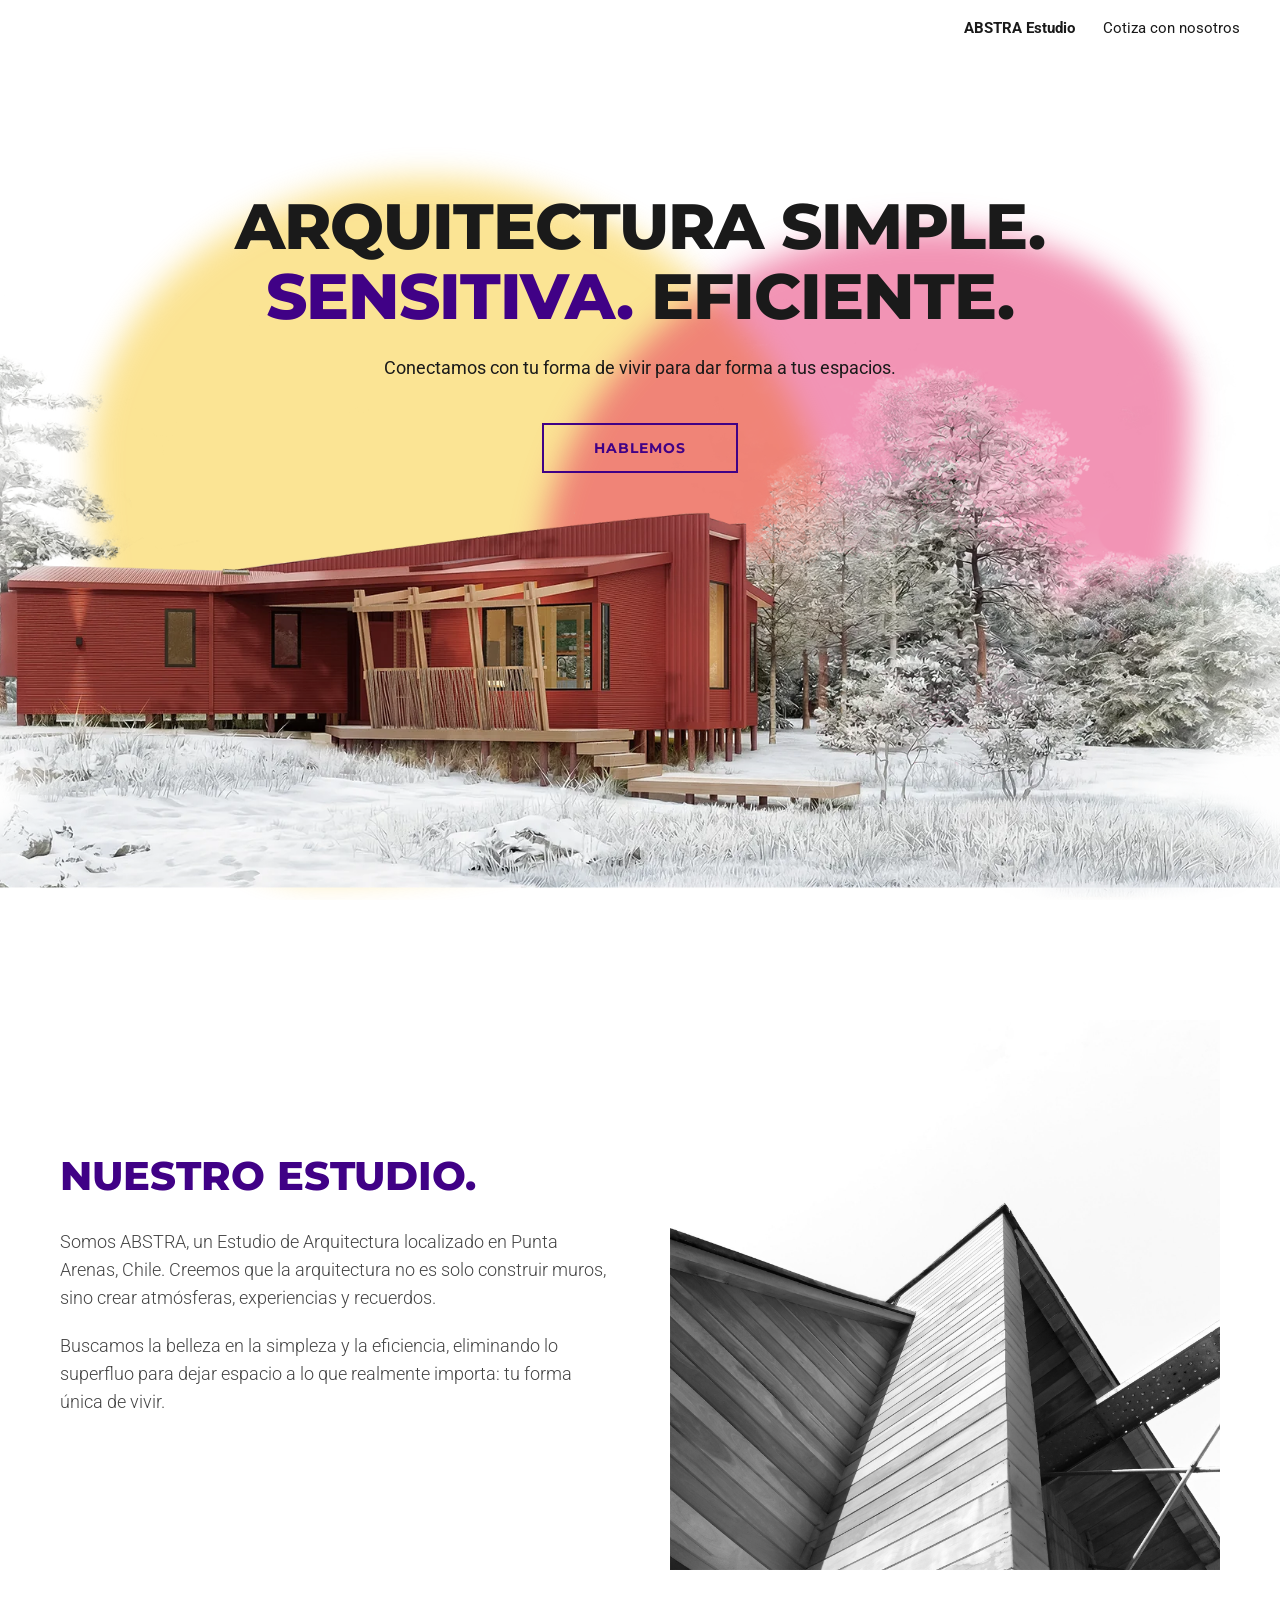
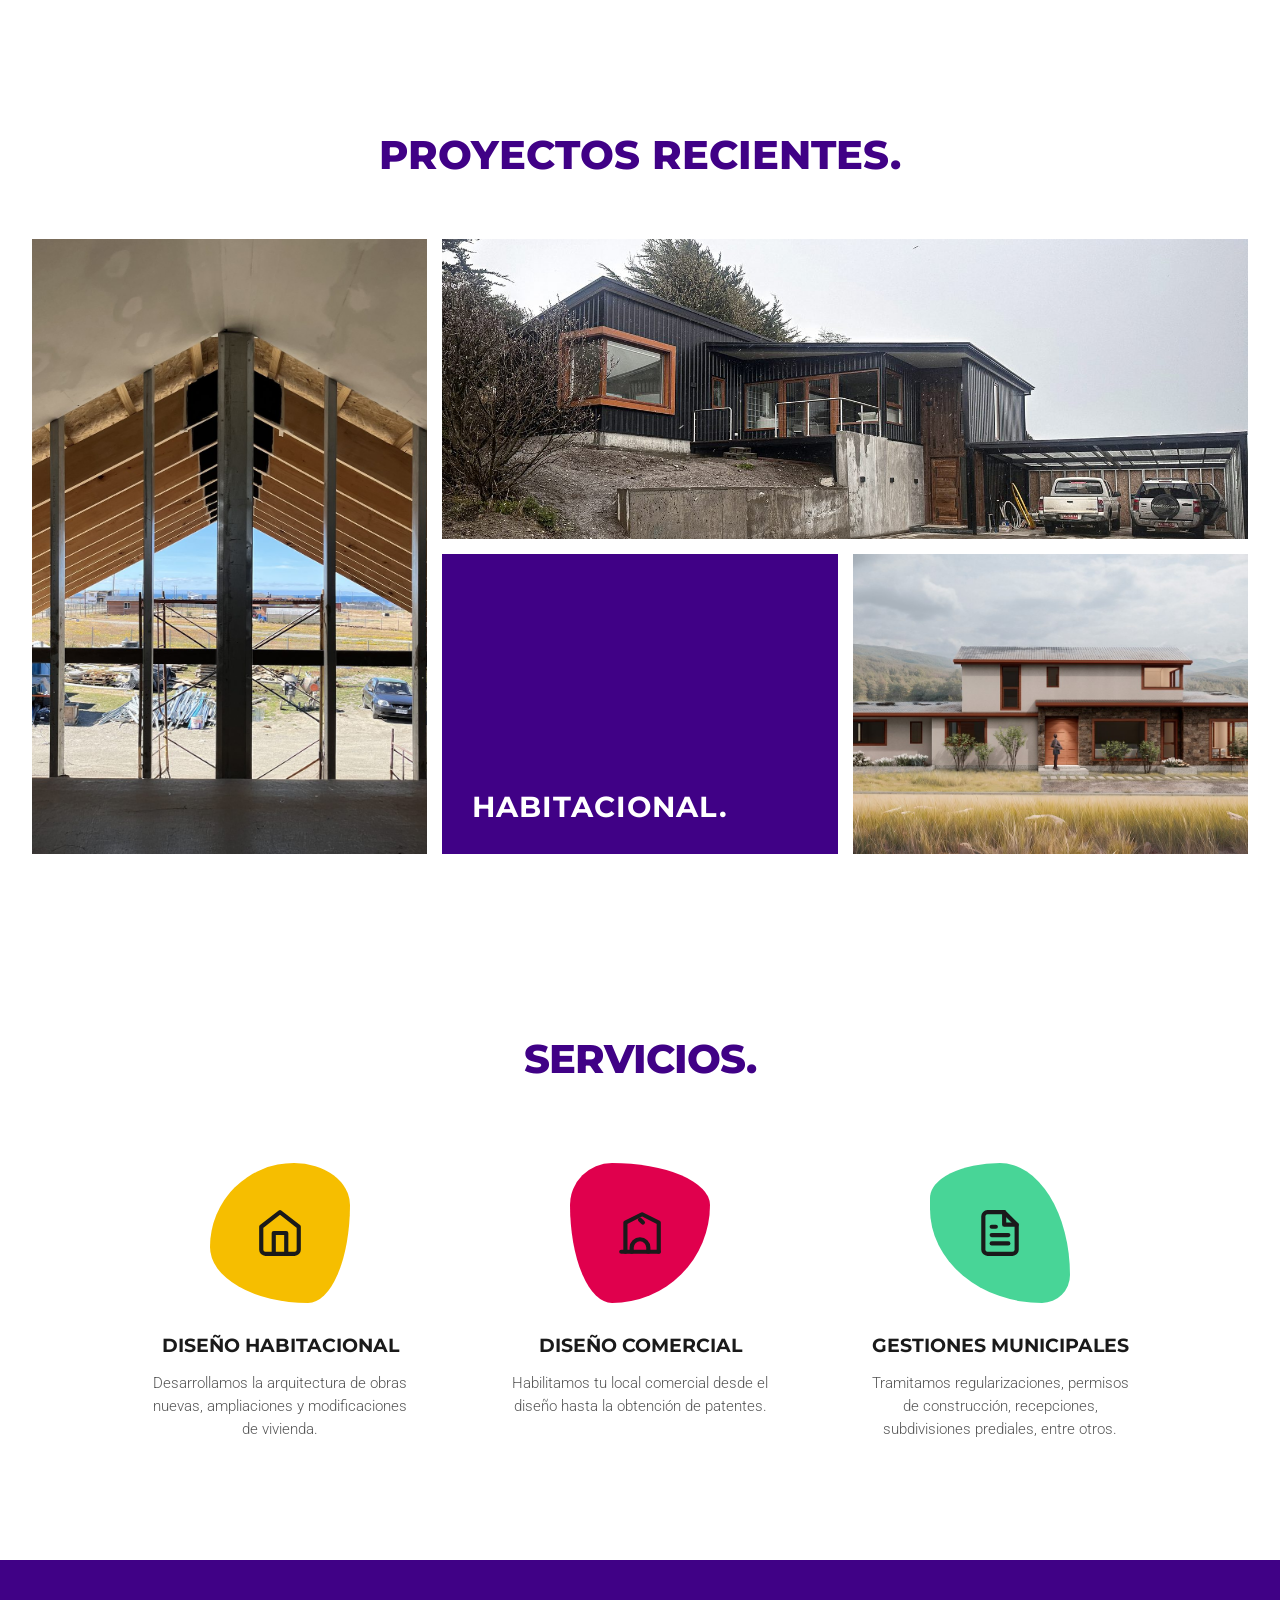
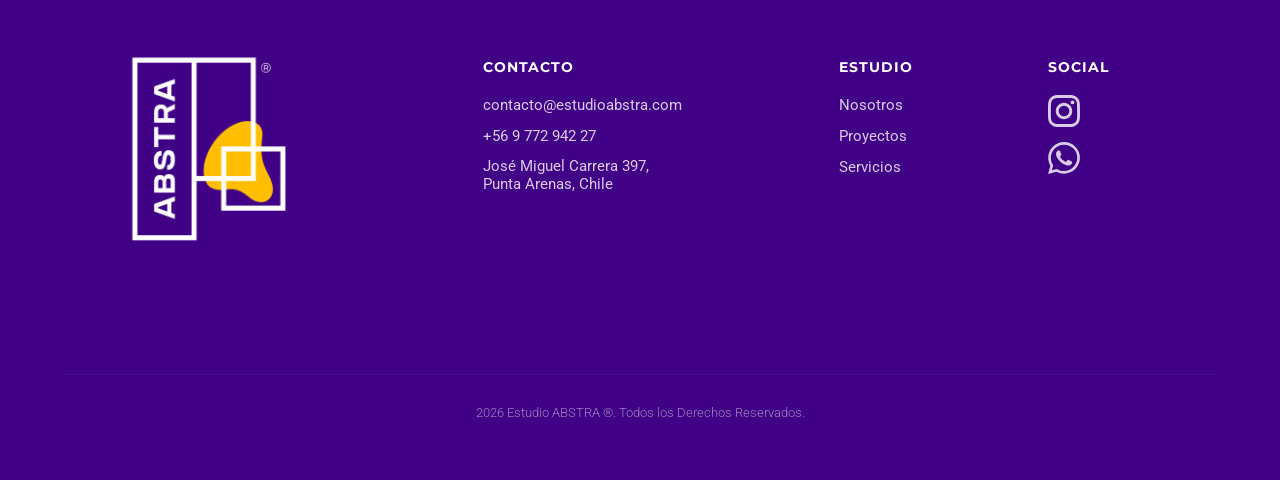
==== index.html @ 8d6d4367 "Add files via upload" ====
<!DOCTYPE html>
<html lang="es">
<head>
<meta charset="UTF-8">
<meta name="viewport" content="width=device-width, initial-scale=1.0">
<title>ABSTRA Estudio | Arquitectura en Punta Arenas</title>
<meta name="description" content="Estudio de Arquitectura en Punta Arenas, Chile. Arquitectura simple, sensitiva y eficiente: diseño habitacional, diseño comercial y gestiones municipales.">
<meta property="og:title" content="ABSTRA Estudio | Arquitectura en Punta Arenas">
<meta property="og:description" content="Conectamos con tu forma de vivir para dar forma a tus espacios.">
<meta property="og:image" content="https://arquitectura.estudioabstra.com/imagenes/casa-altiare.jpg">
<meta property="og:type" content="website">
<meta name="theme-color" content="#400186">
<link rel="icon" type="image/png" href="imagenes/favicon.png">
<link rel="apple-touch-icon" href="imagenes/apple-touch-icon.png">
<link rel="preload" as="image" href="imagenes/portada-land-page.webp">
<link rel="preconnect" href="https://fonts.googleapis.com">
<link rel="preconnect" href="https://fonts.gstatic.com" crossorigin>
<link href="https://fonts.googleapis.com/css2?family=Montserrat:wght@700;800&family=Roboto:wght@300;400;500;700&display=swap" rel="stylesheet">
<link rel="stylesheet" href="estilos.css">
</head>
<body>

<nav class="menu">
    <a href="./" class="activo">ABSTRA Estudio</a>
    <a href="cotiza-con-nosotros/">Cotiza con nosotros</a>
</nav>

<!-- 01 HERO -->
<header class="hero-container">
    <div class="blobs-wrapper" aria-hidden="true">
        <div class="blob-motion motion-1"><div class="blob-visual visual-yellow"></div></div>
        <div class="blob-motion motion-2"><div class="blob-visual visual-magenta"></div></div>
    </div>
    <div class="hero-bg-image" role="img" aria-label="Casa roja en la nieve rodeada de árboles"></div>
    <div class="hero-content">
        <h1>ARQUITECTURA SIMPLE.<br><span class="text-purple">SENSITIVA.</span> EFICIENTE.</h1>
        <p>Conectamos con tu forma de vivir para dar forma a tus espacios.</p>
        <a href="cotiza-con-nosotros/" class="btn-hablemos">Hablemos</a>
    </div>
</header>

<main>
<!-- 02 MANIFIESTO -->
<section class="studio-section" id="estudio">
    <div class="studio-grid">
        <div class="studio-text">
            <h2>Nuestro estudio.</h2>
            <p>Somos ABSTRA, un Estudio de Arquitectura localizado en Punta Arenas, Chile. Creemos que la arquitectura no es solo construir muros, sino crear atmósferas, experiencias y recuerdos.</p>
            <p>Buscamos la belleza en la simpleza y la eficiencia, eliminando lo superfluo para dejar espacio a lo que realmente importa: tu forma única de vivir.</p>
        </div>
        <div class="studio-img-wrapper">
            <img src="imagenes/nuestroestudio.jpg" alt="Quincho Swing: detalle de fachada" class="studio-img" width="1800" height="1800" loading="lazy">
        </div>
    </div>
</section>

<!-- 03 PROYECTOS -->
<section class="projects-section" id="proyectos">
    <div class="section-header"><h2>PROYECTOS RECIENTES.</h2></div>
    <div class="carousel-container" id="gridContainer"></div>
    <div class="btn-container" id="btnMoreContainer"><a href="#proyectos-todos" class="btn-proyectos">Ver más proyectos</a></div>
</section>

<!-- 04 SERVICIOS -->
<section class="services-section" id="servicios">
    <div class="services-header"><h2>SERVICIOS.</h2></div>
    <div class="services-grid">
        <div class="service-card">
            <a href="cotiza-con-nosotros/" class="icon-static-wrapper" aria-label="Cotizar diseño habitacional"><div class="blob-floater delay-1"><div class="service-blob blob-shape-1"></div></div><svg class="service-icon" viewBox="0 0 24 24"><path d="M3 9l9-7 9 7v11a2 2 0 0 1-2 2H5a2 2 0 0 1-2-2z"></path><polyline points="9 22 9 12 15 12 15 22"></polyline></svg></a>
            <h3 class="service-title">Diseño Habitacional</h3><p class="service-desc">Desarrollamos la arquitectura de obras nuevas, ampliaciones y modificaciones de vivienda.</p>
        </div>
        <div class="service-card">
            <a href="cotiza-con-nosotros/" class="icon-static-wrapper" aria-label="Cotizar diseño comercial"><div class="blob-floater delay-2"><div class="service-blob blob-shape-2"></div></div><svg class="service-icon" viewBox="0 0 24 24"><path d="M3 21h18"/><path d="M5 21V7l8-4 8 4v14"/><path d="M8 21v-2a4 4 0 0 1 4-4v0a4 4 0 0 1 4 4v2"/><path d="M13.4 7l-1.4-1.4"/></svg></a>
            <h3 class="service-title">Diseño Comercial</h3><p class="service-desc">Habilitamos tu local comercial desde el diseño hasta la obtención de patentes.</p>
        </div>
        <div class="service-card">
            <a href="cotiza-con-nosotros/" class="icon-static-wrapper" aria-label="Cotizar gestiones municipales"><div class="blob-floater delay-3"><div class="service-blob blob-shape-3"></div></div><svg class="service-icon" viewBox="0 0 24 24"><path d="M14 2H6a2 2 0 0 0-2 2v16a2 2 0 0 0 2 2h12a2 2 0 0 0 2-2V8z"></path><polyline points="14 2 14 8 20 8"></polyline><line x1="16" y1="13" x2="8" y2="13"></line><line x1="16" y1="17" x2="8" y2="17"></line><polyline points="10 9 9 9 8 9"></polyline></svg></a>
            <h3 class="service-title">Gestiones Municipales</h3><p class="service-desc">Tramitamos regularizaciones, permisos de construcción, recepciones, subdivisiones prediales, entre otros.</p>
        </div>
    </div>
</section>
</main>

<!-- 05 FOOTER -->
<footer class="footer-section">
    <div class="footer-container">
        <div class="footer-brand"><img src="imagenes/logo-abstra-margen.png" alt="ABSTRA Estudio" class="brand-logo-img" width="600" height="600" loading="lazy"></div>
        <div class="footer-col">
            <h4>Contacto</h4>
            <ul>
                <li><a href="mailto:contacto@estudioabstra.com" class="text-link">contacto@estudioabstra.com</a></li>
                <li><a href="tel:+56977294227" class="text-link" id="linkTel">+56 9 772 942 27</a></li>
                <li><a href="https://maps.app.goo.gl/ddqUgddJWQCNjpnu8" target="_blank" rel="noopener" class="text-link">José Miguel Carrera 397,<br>Punta Arenas, Chile</a></li>
            </ul>
        </div>
        <div class="footer-col">
            <h4>Estudio</h4>
            <ul>
                <li><a href="#estudio" class="text-link">Nosotros</a></li>
                <li><a href="#proyectos" class="text-link">Proyectos</a></li>
                <li><a href="#servicios" class="text-link">Servicios</a></li>
            </ul>
        </div>
        <div class="footer-col">
            <h4>Social</h4>
            <div class="social-icons">
                <a href="https://www.instagram.com/abstra.estudio" target="_blank" rel="noopener" class="social-icon-link" aria-label="Instagram"><svg viewBox="0 0 24 24"><path d="M7.0301.084c-1.2768.0602-2.1487.264-2.911.5634-.7888.3075-1.4575.72-2.1228 1.3877-.6652.6677-1.075 1.3368-1.3802 2.127-.2954.7638-.4956 1.6365-.552 2.914-.0564 1.2775-.0689 1.6882-.0626 4.947.0062 3.2586.0206 3.6671.0825 4.9473.061 1.2765.264 2.1482.5635 2.9107.308.7889.72 1.4573 1.388 2.1228.6679.6655 1.3365 1.0743 2.1285 1.38.7632.295 1.6361.4961 2.9134.552 1.2773.056 1.6884.069 4.9462.0627 3.2578-.0062 3.668-.0207 4.9478-.0814 1.28-.0607 2.147-.2652 2.9098-.5633.7889-.3086 1.4578-.72 2.1228-1.3881.665-.6682 1.0745-1.3378 1.3795-2.1284.2957-.7632.4966-1.636.552-2.9124.056-1.2809.0692-1.6898.063-4.948-.0063-3.2583-.021-3.6668-.0817-4.9465-.0607-1.2797-.264-2.1487-.5633-2.9117-.3084-.7889-.72-1.4568-1.3876-2.1228C21.2982 1.33 20.628.9208 19.8378.6165 19.074.321 18.2017.1197 16.9244.0645 15.6471.0093 15.236-.005 11.977.0014 8.718.0076 8.31.0215 7.0301.0839m.1402 21.6932c-1.17-.0509-1.8053-.2453-2.2287-.408-.5606-.216-.96-.4771-1.3819-.895-.422-.4178-.6811-.8186-.9-1.378-.1644-.4234-.3624-1.058-.4171-2.228-.0595-1.2645-.072-1.6442-.079-4.848-.007-3.2037.0053-3.583.0607-4.848.05-1.169.2456-1.805.408-2.2282.216-.5613.4762-.96.895-1.3816.4188-.4217.8184-.6814 1.3783-.9003.423-.1651 1.0575-.3614 2.227-.4171 1.2655-.06 1.6447-.072 4.848-.079 3.2033-.007 3.5835.005 4.8495.0608 1.169.0508 1.8053.2445 2.228.408.5608.216.96.4754 1.3816.895.4217.4194.6816.8176.9005 1.3787.1653.4217.3617 1.056.4169 2.2263.0602 1.2655.0739 1.645.0796 4.848.0058 3.203-.0055 3.5834-.061 4.848-.051 1.17-.245 1.8055-.408 2.2294-.216.5604-.4763.96-.8954 1.3814-.419.4215-.8181.6811-1.3783.9-.4224.1649-1.0577.3617-2.2262.4174-1.2656.0595-1.6448.072-4.8493.079-3.2045.007-3.5825-.006-4.848-.0608M16.953 5.5864A1.44 1.44 0 1 0 18.39 4.144a1.44 1.44 0 0 0-1.437 1.4424M5.8385 12.012c.0067 3.4032 2.7706 6.1557 6.173 6.1493 3.4026-.0065 6.157-2.7701 6.1506-6.1733-.0065-3.4032-2.771-6.1565-6.174-6.1498-3.403.0067-6.156 2.771-6.1496 6.1738M8 12.0077a4 4 0 1 1 4.008 3.9921A3.9996 3.9996 0 0 1 8 12.0077"/></svg></a>
                <a href="https://wa.me/56977294227" target="_blank" rel="noopener" class="social-icon-link" aria-label="WhatsApp"><svg viewBox="0 0 24 24"><path d="M17.472 14.382c-.297-.149-1.758-.867-2.03-.967-.273-.099-.471-.148-.67.15-.197.297-.767.966-.94 1.164-.173.199-.347.223-.644.075-.297-.15-1.255-.463-2.39-1.475-.883-.788-1.48-1.761-1.653-2.059-.173-.297-.018-.458.13-.606.134-.133.298-.347.446-.52.149-.174.198-.298.298-.497.099-.198.05-.371-.025-.52-.075-.149-.669-1.612-.916-2.207-.242-.579-.487-.5-.669-.51-.173-.008-.371-.01-.57-.01-.198 0-.52.074-.792.372-.272.297-1.04 1.016-1.04 2.479 0 1.462 1.065 2.875 1.213 3.074.149.198 2.096 3.2 5.077 4.487.709.306 1.262.489 1.694.625.712.227 1.36.195 1.871.118.571-.085 1.758-.719 2.006-1.413.248-.694.248-1.289.173-1.413-.074-.124-.272-.198-.57-.347m-5.421 7.403h-.004a9.87 9.87 0 01-5.031-1.378l-.361-.214-3.741.982.998-3.648-.235-.374a9.860 9.860 0 01-1.51-5.26c.001-5.45 4.436-9.884 9.888-9.884 2.64 0 5.122 1.03 6.988 2.898a9.825 9.825 0 012.893 6.994c-.003 5.45-4.437 9.884-9.885 9.884m8.413-18.297A11.815 11.815 0 0012.05 0C5.495 0 .16 5.335.157 11.892c0 2.096.547 4.142 1.588 5.945L.057 24l6.305-1.654a11.882 11.882 0 005.683 1.448h.005c6.554 0 11.890-5.335 11.893-11.893a11.821 11.821 0 00-3.480-8.413Z"/></svg></a>
            </div>
        </div>
    </div>
    <div class="footer-bottom"><span id="year"></span> Estudio ABSTRA ®. Todos los Derechos Reservados.</div>
</footer>

<script>
    /* === CONFIGURACIÓN PROYECTOS === */
    const mostrarBoton = false;
    const arrowSVG = `<svg viewBox="0 0 24 24"><line x1="5" y1="12" x2="19" y2="12"></line><polyline points="12 5 19 12 12 19"></polyline></svg>`;

    // Para agregar una foto: súbela a la carpeta imagenes/ y escribe aquí su nombre
    const slidesData = [
        { type: 'purple', categoryTitle: 'HABITACIONAL.', items: [
            { img: 'casa-aa.jpg', title: 'CASA AA.', sub: 'Obra Nueva', link: '', class: 'item-tall' },
            { img: 'casa-altiare.jpg', title: 'CASA ALTIARE.', sub: 'Obra Nueva', link: '', class: 'item-wide' },
            { img: 'casa-para-carla.jpg', title: 'CASA PARA CARLA.', sub: 'Obra Nueva', link: '', class: 'item-standard' }
        ]},
        { type: 'purple', categoryTitle: 'HABITACIONAL.', items: [
            { img: 'quincho-swing.jpg', title: 'QUINCHO SWING.', sub: 'Ampliación', link: '', class: 'item-tall' },
            { img: 'casa-md.jpg', title: 'CASA MD.', sub: 'Obra Nueva', link: '', class: 'item-wide' },
            { img: 'casa-eli-nestor.jpg', title: 'CASA PARA ELY Y NESTOR.', sub: 'Obra Nueva', link: '', class: 'item-standard' }
        ]},
        { type: 'fuchsia', categoryTitle: 'COMERCIAL.', items: [
            { img: 'montichef-hornillas.jpg', title: 'MONTICHEF HORNILLAS.', sub: 'Obra Nueva Local de Comidas', link: '', class: 'item-tall' },
            { img: 'montichef.jpg', title: 'MONTICHEF', sub: 'Remodelación de Local de Comidas', link: '', class: 'item-wide' },
            { img: 'gomplas-natales.jpg', title: 'GOMPLAS NATALES.', sub: 'Habilitación de Local Comercial', link: '', class: 'item-standard' }
        ]}
    ];

    if (!mostrarBoton) document.getElementById('btnMoreContainer').style.display = 'none';
    const container = document.getElementById('gridContainer');

    function createCard(item) {
        // Si el proyecto no tiene link, la tarjeta queda sin enlace
        const linkLayer = item.link ? `<a href="${item.link}" class="card-link"></a>` : '';
        return `
            <div class="grid-item ${item.class}">
                <img src="imagenes/${item.img}" class="grid-img" alt="${item.title}">
                <div class="overlay">
                    <span class="project-name">${item.title}</span>
                    <span class="project-cat">${item.sub}</span>
                </div>
                ${linkLayer}
            </div>`;
    }

    slidesData.forEach((slide, index) => {
        const isActive = index === 0 ? 'active' : '';
        const slideClass = slide.type === 'fuchsia' ? 'slide-fuchsia' : '';
        const bgClass = slide.type === 'fuchsia' ? 'bg-fuchsia' : 'bg-purple';
        container.innerHTML += `<div class="grid-slide ${isActive} ${slideClass}">` + createCard(slide.items[0]) + createCard(slide.items[1]) + `<div class="grid-item item-standard item-brand ${bgClass}" onclick="manualNextSlide()"><div class="brand-title">${slide.categoryTitle} <span class="arrow-icon">${arrowSVG}</span></div></div>` + createCard(slide.items[2]) + `</div>`;
    });

    // El carrusel solo rota en pantallas anchas; en celular se ven todos los proyectos seguidos
    const pantallaAncha = window.matchMedia('(min-width: 769px)');
    const slidesElements = document.querySelectorAll('.grid-slide');
    let slideInterval, currentSlideIndex = 0;
    function nextSlide() { slidesElements[currentSlideIndex].classList.remove('active'); currentSlideIndex = (currentSlideIndex + 1) % slidesElements.length; slidesElements[currentSlideIndex].classList.add('active'); }
    function manualNextSlide() { if (!pantallaAncha.matches) return; nextSlide(); startTimer(); }
    function startTimer() { clearInterval(slideInterval); if (pantallaAncha.matches) slideInterval = setInterval(nextSlide, 11000); }
    pantallaAncha.addEventListener('change', startTimer);
    startTimer();
</script>
<script src="web.js"></script>
</body>
</html>
---- estilos.css ----
/* ABSTRA Estudio - estilos de la web (una sola página, sin Google Sites)
   Diseño original de los bloques v1.0 (08-12-2025), unido y adaptado a celular (01-11-2026). */

:root {
    --morado: #400186;
    --fucsia: #E0004D;
    --amarillo: #F6BE00;
    --verde: #48D597;
    --tinta: #1a1a1a;
    --alto-menu: 56px;
}

* { box-sizing: border-box; }
html { scroll-behavior: smooth; scroll-padding-top: var(--alto-menu); }
body { margin: 0; font-family: 'Roboto', sans-serif; background: #ffffff; color: var(--tinta); -webkit-text-size-adjust: 100%; }
img { display: block; max-width: 100%; }

/* === MENÚ SUPERIOR === */
.menu {
    position: sticky; top: 0; z-index: 100; height: var(--alto-menu);
    display: flex; justify-content: flex-end; align-items: center; gap: 28px;
    padding: 0 40px; background: rgba(255, 255, 255, 0.96);
    transition: box-shadow 0.3s ease;
}
.menu.con-sombra { box-shadow: 0 1px 12px rgba(0, 0, 0, 0.08); }
.menu a { font-family: 'Roboto', sans-serif; font-size: 15px; color: var(--tinta); text-decoration: none; transition: color 0.2s; }
.menu a.activo { font-weight: 700; }
.menu a:hover { color: var(--morado); }

/* === 01 HERO === */
.hero-container {
    position: relative; width: 100%;
    height: calc(100vh - var(--alto-menu)); height: calc(100svh - var(--alto-menu));
    min-height: 560px; max-height: 1100px;
    display: flex; justify-content: center; align-items: flex-start;
    background-color: #ffffff; overflow: hidden;
}
.blobs-wrapper { position: absolute; top: 50%; left: 50%; transform: translate(-50%, -50%); width: 100%; height: 100%; z-index: 1; }
.blob-motion { position: absolute; top: 50%; left: 50%; will-change: transform; cursor: crosshair; }
.blob-visual { width: 100%; height: 100%; filter: blur(15px); opacity: 0.42; transition: filter 0.8s ease-in-out; }
.blob-motion:hover .blob-visual { filter: blur(0px); }
.motion-1 { width: 750px; height: 700px; margin-left: -550px; margin-top: -300px; animation: floatOne 18s ease-in-out infinite; }
.visual-yellow { background-color: var(--amarillo); border-radius: 45% 55% 70% 30% / 40% 60% 40% 60%; }
.motion-2 { width: 650px; height: 600px; margin-left: -100px; margin-top: -250px; animation: floatTwo 24s ease-in-out infinite; }
.visual-magenta { background-color: var(--fucsia); border-radius: 60% 40% 30% 70% / 60% 30% 70% 40%; mix-blend-mode: multiply; }
@keyframes floatOne {
    0% { transform: translate(0,0) rotate(0deg); }
    33% { transform: translate(50px, -70px) rotate(4deg); }
    66% { transform: translate(-40px, 40px) rotate(-2deg); }
    100% { transform: translate(0,0) rotate(0deg); }
}
@keyframes floatTwo {
    0% { transform: translate(0,0) rotate(0deg); }
    33% { transform: translate(-50px, 60px) rotate(-4deg); }
    66% { transform: translate(40px, -50px) rotate(2deg); }
    100% { transform: translate(0,0) rotate(0deg); }
}
.hero-bg-image {
    position: absolute; inset: 0;
    background: url('imagenes/portada-land-page.webp') no-repeat center bottom / cover;
    z-index: 5; pointer-events: none;
}
.hero-content { position: relative; z-index: 10; text-align: center; width: 100%; max-width: 950px; padding: 0 20px; margin-top: 15vh; }
.hero-content h1 {
    font-family: 'Montserrat', sans-serif; font-weight: 800;
    font-size: clamp(34px, 5vw, 70px); line-height: 1.1;
    color: var(--tinta); letter-spacing: -1px; margin: 0 0 25px;
}
.text-purple { color: var(--morado); }
.hero-content p {
    font-family: 'Roboto', sans-serif; font-size: clamp(16px, 1.4vw, 20px);
    font-weight: 400; color: var(--tinta); margin: 0 auto 45px; max-width: 700px;
}
.btn-hablemos, .btn-proyectos {
    display: inline-flex; padding: 14px 50px;
    font-family: 'Montserrat', sans-serif; font-weight: 700;
    font-size: 14px; text-transform: uppercase; text-decoration: none; letter-spacing: 1px;
    background-color: transparent; color: var(--morado); border: 2px solid var(--morado);
    transition: all 0.4s cubic-bezier(0.175, 0.885, 0.32, 1.275);
    position: relative; z-index: 20;
}
.btn-hablemos:hover, .btn-proyectos:hover {
    background-color: var(--morado); color: #ffffff;
    transform: scale(1.05); box-shadow: 0 15px 30px rgba(64, 1, 134, 0.2);
}

/* === 02 MANIFIESTO === */
.studio-section { padding: 120px 20px 80px; max-width: 1200px; margin: 0 auto; }
.studio-grid { display: grid; grid-template-columns: 1fr 1fr; gap: 60px; align-items: center; }
.studio-text h2 { font-family: 'Montserrat', sans-serif; font-weight: 800; font-size: 2.5rem; line-height: 1.1; color: var(--morado); margin: 0 0 30px; text-transform: uppercase; }
.studio-text p { font-size: 1.1rem; line-height: 1.6; color: #444; margin: 0 0 20px; font-weight: 300; }
.studio-img { width: 100%; height: 100%; object-fit: cover; background-color: #eee; }

/* === 03 PROYECTOS === */
.projects-section { position: relative; padding: 80px 0 100px; width: 95%; max-width: 1800px; margin: 0 auto; }
.section-header { text-align: center; margin-bottom: 60px; }
.section-header h2 { font-family: 'Montserrat', sans-serif; font-weight: 800; font-size: 2.5rem; color: var(--morado); text-transform: uppercase; margin: 0; }
/* Las tres diapositivas ocupan la misma celda: el alto lo da el contenido, nunca se corta */
.carousel-container { display: grid; }
.grid-slide {
    grid-area: 1 / 1; display: grid; grid-template-columns: repeat(3, 1fr); grid-auto-rows: 300px; gap: 15px;
    opacity: 0; visibility: hidden; z-index: 0; transition: opacity 1.2s ease-in-out, visibility 1.2s;
}
.grid-slide.active { opacity: 1; visibility: visible; z-index: 1; }
.grid-item { position: relative; overflow: hidden; background: #eee; }
.item-tall { grid-column: span 1; grid-row: span 2; }
.item-wide { grid-column: span 2; grid-row: span 1; }
.item-standard { grid-column: span 1; grid-row: span 1; }
.grid-img { width: 100%; height: 100%; object-fit: cover; transition: transform 0.8s ease; }
.grid-item:hover .grid-img { transform: scale(1.05); }
.item-brand {
    display: flex; flex-direction: column; justify-content: flex-end; align-items: flex-start;
    padding: 30px; color: white; cursor: pointer; user-select: none; border: 0; font: inherit; text-align: left;
    transition: background-color 0.3s ease;
}
.brand-title { font-family: 'Montserrat', sans-serif; font-weight: 700; font-size: 1.8rem; margin: 0; letter-spacing: 1px; display: flex; align-items: center; gap: 15px; }
.arrow-icon { opacity: 0; transform: translateX(-10px); transition: all 0.3s cubic-bezier(0.175, 0.885, 0.32, 1.275); display: flex; align-items: center; width: 24px; height: 24px; }
.arrow-icon svg { width: 100%; height: 100%; stroke: white; stroke-width: 3; fill: none; }
.item-brand:hover .arrow-icon { opacity: 1; transform: translateX(0); }
.bg-purple { background-color: var(--morado); }
.bg-fuchsia { background-color: var(--fucsia); }
.overlay {
    position: absolute; inset: 0; display: flex; flex-direction: column; justify-content: flex-end; align-items: flex-start;
    padding: 30px; opacity: 0; transition: opacity 0.3s ease; background: rgba(64, 1, 134, 0.7);
}
.grid-slide.slide-fuchsia .overlay { background: rgba(224, 0, 77, 0.7); }
.grid-item:hover .overlay { opacity: 1; }
.project-name { color: white; font-weight: 700; font-size: 1.2rem; text-transform: uppercase; transform: translateY(10px); transition: transform 0.3s; }
.project-cat { color: rgba(255, 255, 255, 0.9); font-weight: 400; font-size: 0.85rem; margin-top: 4px; transform: translateY(10px); transition: transform 0.3s 0.1s; }
.grid-item:hover .project-name, .grid-item:hover .project-cat { transform: translateY(0); }
.card-link { position: absolute; inset: 0; z-index: 5; }
.btn-container { text-align: center; margin-top: 50px; }

/* === 04 SERVICIOS === */
.services-section { padding: 80px 20px 120px; text-align: center; }
.services-header h2 { font-family: 'Montserrat', sans-serif; font-weight: 800; font-size: 2.5rem; color: var(--morado); margin: 0 0 80px; text-transform: uppercase; letter-spacing: -1px; }
.services-grid { display: flex; justify-content: center; flex-wrap: wrap; gap: 60px; max-width: 1200px; margin: 0 auto; }
.service-card { width: 300px; display: flex; flex-direction: column; align-items: center; text-align: center; }
.icon-static-wrapper { position: relative; width: 140px; height: 140px; display: flex; justify-content: center; align-items: center; margin-bottom: 30px; text-decoration: none; }
.blob-floater { position: absolute; inset: 0; z-index: 1; animation: floatBlobOnly 6s ease-in-out infinite; }
.delay-1 { animation-delay: 0s; } .delay-2 { animation-delay: 1s; animation-duration: 7s; } .delay-3 { animation-delay: 0.5s; animation-duration: 6.5s; }
.service-blob { width: 100%; height: 100%; transition: all 0.5s cubic-bezier(0.25, 0.8, 0.25, 1); }
.blob-shape-1 { background-color: var(--amarillo); border-radius: 60% 40% 30% 70% / 60% 30% 70% 40%; }
.blob-shape-2 { background-color: var(--fucsia); border-radius: 30% 70% 70% 30% / 30% 30% 70% 70%; }
.blob-shape-3 { background-color: var(--verde); border-radius: 50% 50% 20% 80% / 25% 80% 20% 67%; }
.icon-static-wrapper:hover .service-blob { filter: blur(8px); opacity: 0.6; transform: scale(1.1) rotate(15deg); }
.service-icon { position: relative; z-index: 10; width: 50px; height: 50px; fill: none; stroke: var(--tinta); stroke-width: 2; stroke-linecap: round; stroke-linejoin: round; }
@keyframes floatBlobOnly { 0%, 100% { transform: translateY(0); } 50% { transform: translateY(-15px); } }
.service-title { font-family: 'Montserrat', sans-serif; font-weight: 700; font-size: 1.2rem; color: var(--tinta); margin: 0 0 15px; text-transform: uppercase; }
.service-desc { font-size: 0.95rem; line-height: 1.5; color: #555; font-weight: 300; max-width: 260px; margin: 0; }

/* === COTIZA CON NOSOTROS === */
.cotiza-section { max-width: 760px; margin: 0 auto; padding: 60px 16px 80px; }
.cotiza-section h1 { font-family: 'Montserrat', sans-serif; font-weight: 800; font-size: 2.5rem; color: var(--morado); text-transform: uppercase; text-align: center; margin: 0 0 32px; }
.cotiza-form { display: block; width: 100%; height: 1500px; border: 0; }
.cotiza-alternativa { text-align: center; font-size: 0.9rem; color: #666; margin-top: 16px; }
.cotiza-alternativa a { color: var(--morado); }

/* === 05 FOOTER === */
.footer-section { background-color: var(--morado); color: #ffffff; padding: 100px 0 60px; width: 100%; position: relative; z-index: 10; }
.footer-container { width: 90%; max-width: 1200px; margin: 0 auto; display: grid; grid-template-columns: 1.8fr 1.5fr 0.8fr 0.8fr; gap: 40px; align-items: start; }
.footer-brand { display: flex; flex-direction: column; align-items: flex-start; }
/* -56px alinea el logo con los títulos de las columnas (ajuste original) */
.brand-logo-img { max-width: 290px; width: 100%; height: auto; margin-top: -56px; }
.footer-col h4 { font-family: 'Montserrat', sans-serif; font-weight: 700; font-size: 0.9rem; text-transform: uppercase; margin: 0 0 20px; line-height: 1; letter-spacing: 1px; color: #ffffff; }
.footer-col ul { list-style: none; padding: 0; margin: 0; }
.footer-col li { margin-bottom: 12px; }
.footer-col a.text-link { text-decoration: none; color: rgba(255, 255, 255, 0.8); font-size: 0.95rem; font-weight: 400; transition: all 0.3s ease; position: relative; display: inline-block; }
.footer-col a.text-link::after { content: ''; position: absolute; width: 0; height: 1px; bottom: -2px; left: 0; background-color: var(--amarillo); transition: width 0.3s cubic-bezier(0.25, 0.8, 0.25, 1); }
.footer-col a.text-link:hover { color: #ffffff; transform: translateX(5px); }
.footer-col a.text-link:hover::after { width: 100%; }
.social-icons { display: flex; flex-direction: column; gap: 15px; align-items: flex-start; }
.social-icon-link { display: inline-block; width: 32px; height: 32px; color: #ffffff; opacity: 0.8; transition: transform 0.3s, opacity 0.3s; }
.social-icon-link svg { width: 100%; height: 100%; fill: currentColor; }
.social-icon-link:hover { transform: scale(1.2) rotate(5deg); opacity: 1; }
.footer-bottom { width: 90%; max-width: 1200px; margin: 80px auto 0; padding-top: 30px; border-top: 1px solid rgba(255, 255, 255, 0.1); text-align: center; font-size: 0.8rem; opacity: 0.5; font-weight: 300; }

/* === TABLET === */
@media (max-width: 900px) {
    .footer-container { grid-template-columns: 1fr; gap: 50px; text-align: center; justify-items: center; }
    .footer-brand { align-items: center; }
    .brand-logo-img { margin-top: 0; max-width: 220px; }
    .social-icons { flex-direction: row; justify-content: center; }
    .footer-col a.text-link:hover { transform: none; }
    .footer-col a.text-link::after { left: 50%; transform: translateX(-50%); }
}

/* === CELULAR === */
@media (max-width: 768px) {
    .menu { padding: 0 16px; gap: 20px; justify-content: space-between; }
    .menu a { font-size: 14px; }

    .hero-container { height: auto; min-height: calc(100svh - var(--alto-menu)); max-height: none; }
    .motion-1 { width: 350px; height: 350px; margin-left: -230px; margin-top: -260px; }
    .motion-2 { width: 300px; height: 300px; margin-left: -60px; margin-top: -200px; }
    .hero-content { margin-top: 0; padding: 56px 24px 0; }
    .hero-content h1 { font-size: clamp(28px, 8.4vw, 44px); letter-spacing: -0.5px; margin-bottom: 18px; }
    .hero-content p { font-size: 16px; margin-bottom: 32px; }
    .btn-hablemos { padding: 13px 40px; background-color: rgba(255, 255, 255, 0.85); }
    /* La casa se muestra entera abajo, sin taparse con el texto */
    .hero-bg-image { background-size: 165% auto; background-position: 22% bottom; }

    .studio-section { padding: 60px 20px; }
    .studio-grid { grid-template-columns: 1fr; gap: 40px; }
    .studio-img { height: 350px; }
    .studio-text h2, .section-header h2, .services-header h2, .cotiza-section h1 { font-size: 2rem; }

    /* En celular se ven los 9 proyectos uno tras otro, con su título visible */
    .projects-section { width: auto; padding: 40px 20px 60px; }
    .section-header { margin-bottom: 32px; }
    .carousel-container { display: flex; flex-direction: column; gap: 15px; }
    .grid-slide { grid-template-columns: 1fr; grid-auto-rows: auto; opacity: 1; visibility: visible; transition: none; }
    .grid-item.item-tall, .grid-item.item-wide, .grid-item.item-standard { grid-column: span 1; grid-row: span 1; aspect-ratio: 4 / 3; }
    .grid-item.item-brand { order: -1; aspect-ratio: auto; padding: 20px 24px; cursor: default; }
    .brand-title { font-size: 1.4rem; }
    .arrow-icon { display: none; }
    .overlay { opacity: 1; padding: 20px; background: linear-gradient(to top, rgba(0, 0, 0, 0.6), rgba(0, 0, 0, 0) 55%) !important; }
    .project-name, .project-cat { transform: none; }
    .project-name { font-size: 1rem; }

    .services-section { padding: 60px 20px 80px; }
    .services-header h2 { margin-bottom: 50px; }
    .services-grid { flex-direction: column; align-items: center; gap: 60px; }

    .cotiza-section { padding: 40px 0 60px; }
    .cotiza-section h1, .cotiza-alternativa { padding: 0 16px; }
    .cotiza-form { height: 1700px; }

    .footer-section { padding: 70px 0 40px; }
    .footer-bottom { margin-top: 50px; }
}

/* Quien pide menos movimiento en su sistema ve los blobs quietos */
@media (prefers-reduced-motion: reduce) {
    html { scroll-behavior: auto; }
    .blob-motion, .blob-floater { animation: none; }
}
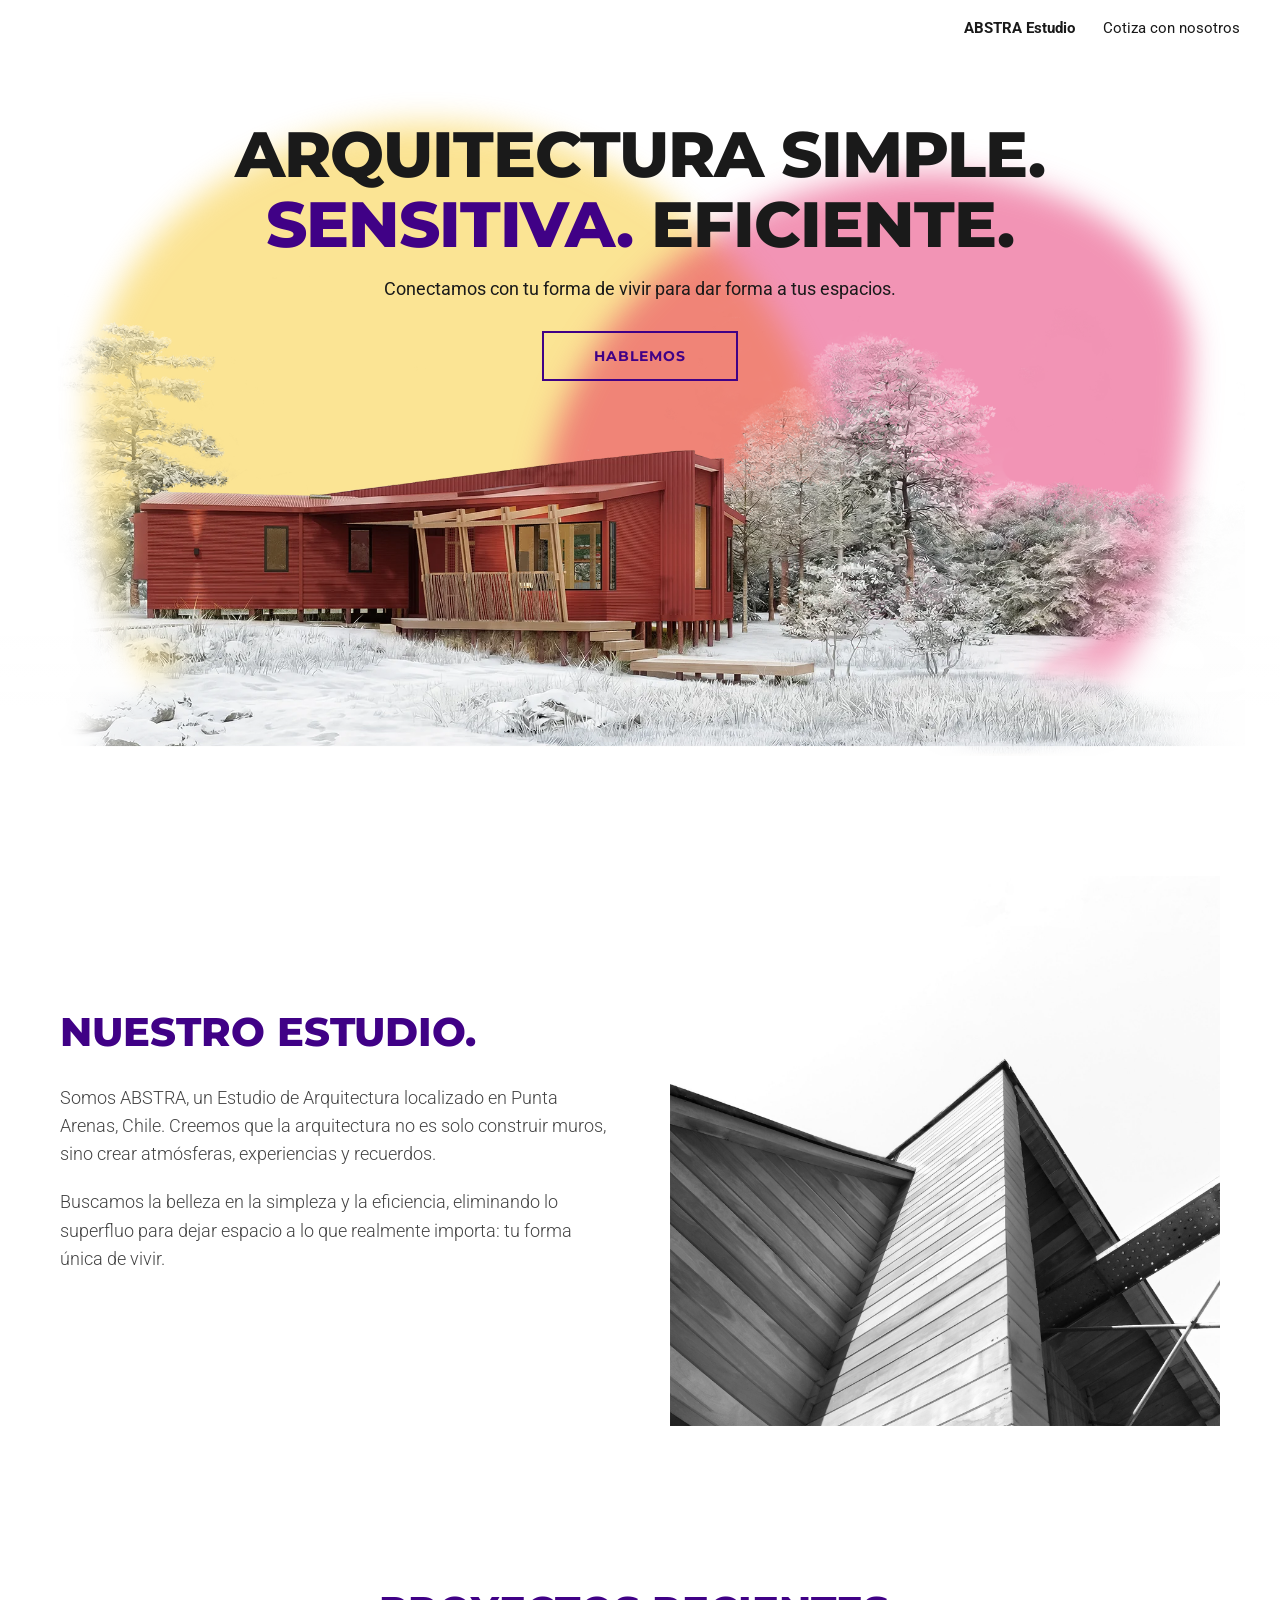
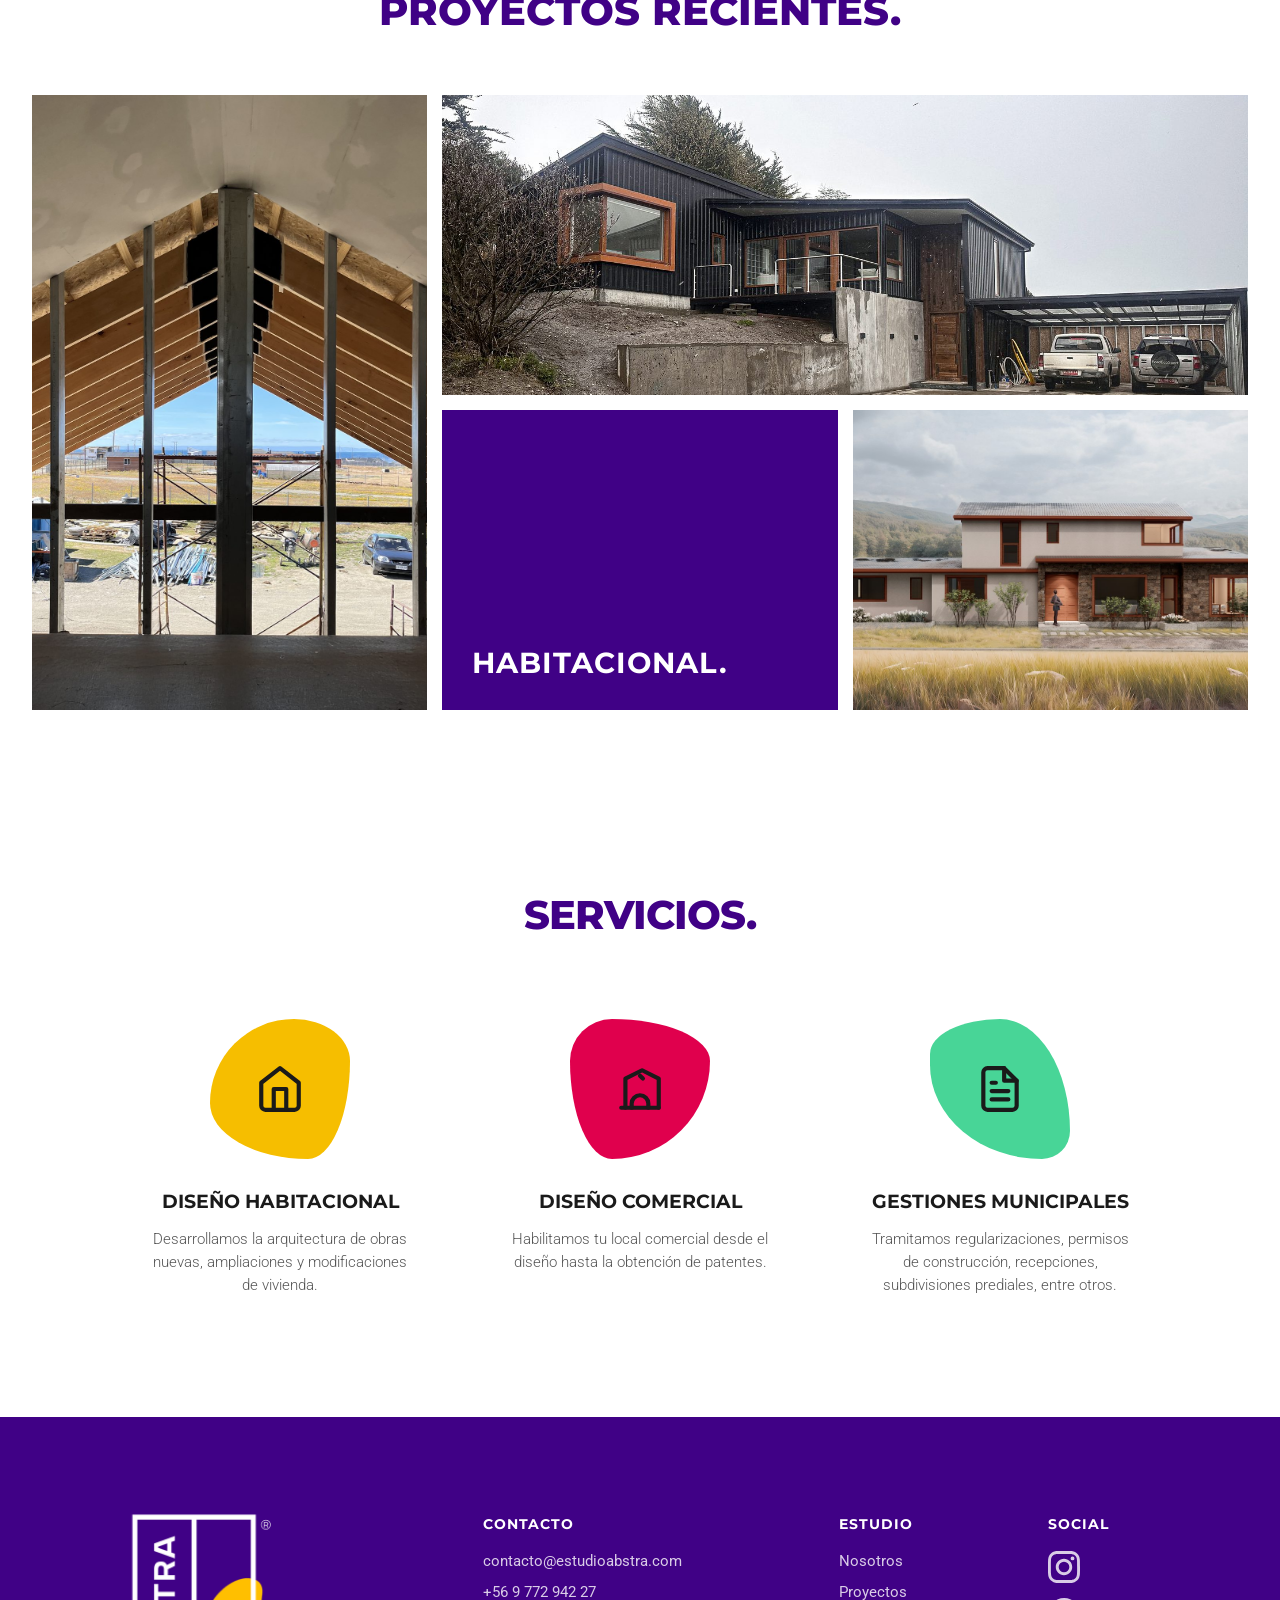
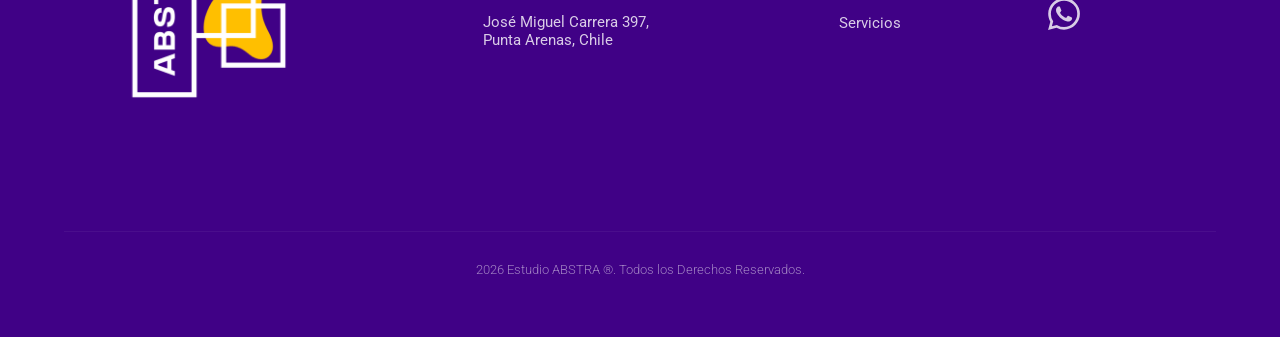
==== commit 7fa97f4d: "Add files via upload" ====
--- a/index.html
+++ b/index.html
@@ -16,7 +16,7 @@
 <link rel="preconnect" href="https://fonts.googleapis.com">
 <link rel="preconnect" href="https://fonts.gstatic.com" crossorigin>
 <link href="https://fonts.googleapis.com/css2?family=Montserrat:wght@700;800&family=Roboto:wght@300;400;500;700&display=swap" rel="stylesheet">
-<link rel="stylesheet" href="estilos.css">
+<link rel="stylesheet" href="estilos.css?v=2">
 </head>
 <body>
 
@@ -170,6 +170,6 @@
     pantallaAncha.addEventListener('change', startTimer);
     startTimer();
 </script>
-<script src="web.js"></script>
+<script src="web.js?v=2"></script>
 </body>
 </html>
--- a/estilos.css
+++ b/estilos.css
@@ -28,14 +28,22 @@
 .menu a:hover { color: var(--morado); }
 
 /* === 01 HERO === */
+/* Texto arriba e imagen en su propio espacio abajo: la casa nunca queda bajo el texto */
 .hero-container {
+    /* Alto de la imagen: a todo el ancho (proporción 2070 × 1079); web.js lo reduce si no cabe en la pantalla */
+    --alto-casa: calc(100vw / 1.918);
+    --escala-globos: 1;
     position: relative; width: 100%;
-    height: calc(100vh - var(--alto-menu)); height: calc(100svh - var(--alto-menu));
-    min-height: 560px; max-height: 1100px;
-    display: flex; justify-content: center; align-items: flex-start;
+    display: flex; flex-direction: column; align-items: center;
     background-color: #ffffff; overflow: hidden;
 }
-.blobs-wrapper { position: absolute; top: 50%; left: 50%; transform: translate(-50%, -50%); width: 100%; height: 100%; z-index: 1; }
+/* Degradado blanco bajo la nieve: el borde inferior de los globos no asoma bajo la imagen */
+.hero-container::after {
+    content: ''; position: absolute; left: 0; right: 0; bottom: 0; z-index: 2; pointer-events: none;
+    height: calc(var(--alto-casa) * 0.18); background: linear-gradient(rgba(255, 255, 255, 0), #ffffff 70%);
+}
+/* Los globos quedan detrás de la casa, asomando sobre los árboles */
+.blobs-wrapper { position: absolute; bottom: 0; left: 0; width: 100%; height: var(--alto-casa); z-index: 1; transform: scale(var(--escala-globos)); }
 .blob-motion { position: absolute; top: 50%; left: 50%; will-change: transform; cursor: crosshair; }
 .blob-visual { width: 100%; height: 100%; filter: blur(15px); opacity: 0.42; transition: filter 0.8s ease-in-out; }
 .blob-motion:hover .blob-visual { filter: blur(0px); }
@@ -56,20 +64,22 @@
     100% { transform: translate(0,0) rotate(0deg); }
 }
 .hero-bg-image {
-    position: absolute; inset: 0;
-    background: url('imagenes/portada-land-page.webp') no-repeat center bottom / cover;
-    z-index: 5; pointer-events: none;
-}
-.hero-content { position: relative; z-index: 10; text-align: center; width: 100%; max-width: 950px; padding: 0 20px; margin-top: 15vh; }
+    position: relative; z-index: 5; pointer-events: none; order: 2;
+    /* La mitad de arriba de la imagen es transparente: queda detrás del texto,
+       y el dibujo (árboles y casa, desde el 51 % del alto) empieza 70 px bajo el botón */
+    width: 100%; height: var(--alto-casa); margin-top: calc(48px - var(--alto-casa) * 0.509);
+    background: url('imagenes/portada-land-page.webp') no-repeat center bottom / auto 100%;
+}
+.hero-content { position: relative; z-index: 10; text-align: center; width: 100%; max-width: 950px; padding: clamp(32px, 7vh, 110px) 20px 0; }
 .hero-content h1 {
     font-family: 'Montserrat', sans-serif; font-weight: 800;
-    font-size: clamp(34px, 5vw, 70px); line-height: 1.1;
-    color: var(--tinta); letter-spacing: -1px; margin: 0 0 25px;
+    font-size: clamp(34px, min(5vw, 7.5vh), 70px); line-height: 1.1;
+    color: var(--tinta); letter-spacing: -1px; margin: 0 0 18px;
 }
 .text-purple { color: var(--morado); }
 .hero-content p {
     font-family: 'Roboto', sans-serif; font-size: clamp(16px, 1.4vw, 20px);
-    font-weight: 400; color: var(--tinta); margin: 0 auto 45px; max-width: 700px;
+    font-weight: 400; color: var(--tinta); margin: 0 auto 32px; max-width: 700px;
 }
 .btn-hablemos, .btn-proyectos {
     display: inline-flex; padding: 14px 50px;
@@ -190,15 +200,17 @@
     .menu { padding: 0 16px; gap: 20px; justify-content: space-between; }
     .menu a { font-size: 14px; }
 
-    .hero-container { height: auto; min-height: calc(100svh - var(--alto-menu)); max-height: none; }
-    .motion-1 { width: 350px; height: 350px; margin-left: -230px; margin-top: -260px; }
-    .motion-2 { width: 300px; height: 300px; margin-left: -60px; margin-top: -200px; }
-    .hero-content { margin-top: 0; padding: 56px 24px 0; }
+    /* Globos pequeños, abajo y detrás de la cabaña */
+    .hero-container { --alto-casa: 330px; }
+    .blobs-wrapper { bottom: 40px; height: 240px; }
+    .motion-1 { width: 190px; height: 180px; margin-left: -165px; margin-top: -60px; }
+    .motion-2 { width: 170px; height: 160px; margin-left: -20px; margin-top: -50px; }
+    .hero-content { padding: 56px 24px 0; }
     .hero-content h1 { font-size: clamp(28px, 8.4vw, 44px); letter-spacing: -0.5px; margin-bottom: 18px; }
     .hero-content p { font-size: 16px; margin-bottom: 32px; }
     .btn-hablemos { padding: 13px 40px; background-color: rgba(255, 255, 255, 0.85); }
     /* La casa se muestra entera abajo, sin taparse con el texto */
-    .hero-bg-image { background-size: 165% auto; background-position: 22% bottom; }
+    .hero-bg-image { margin-top: -40px; background-size: 165% auto; background-position: 22% bottom; }
 
     .studio-section { padding: 60px 20px; }
     .studio-grid { grid-template-columns: 1fr; gap: 40px; }
